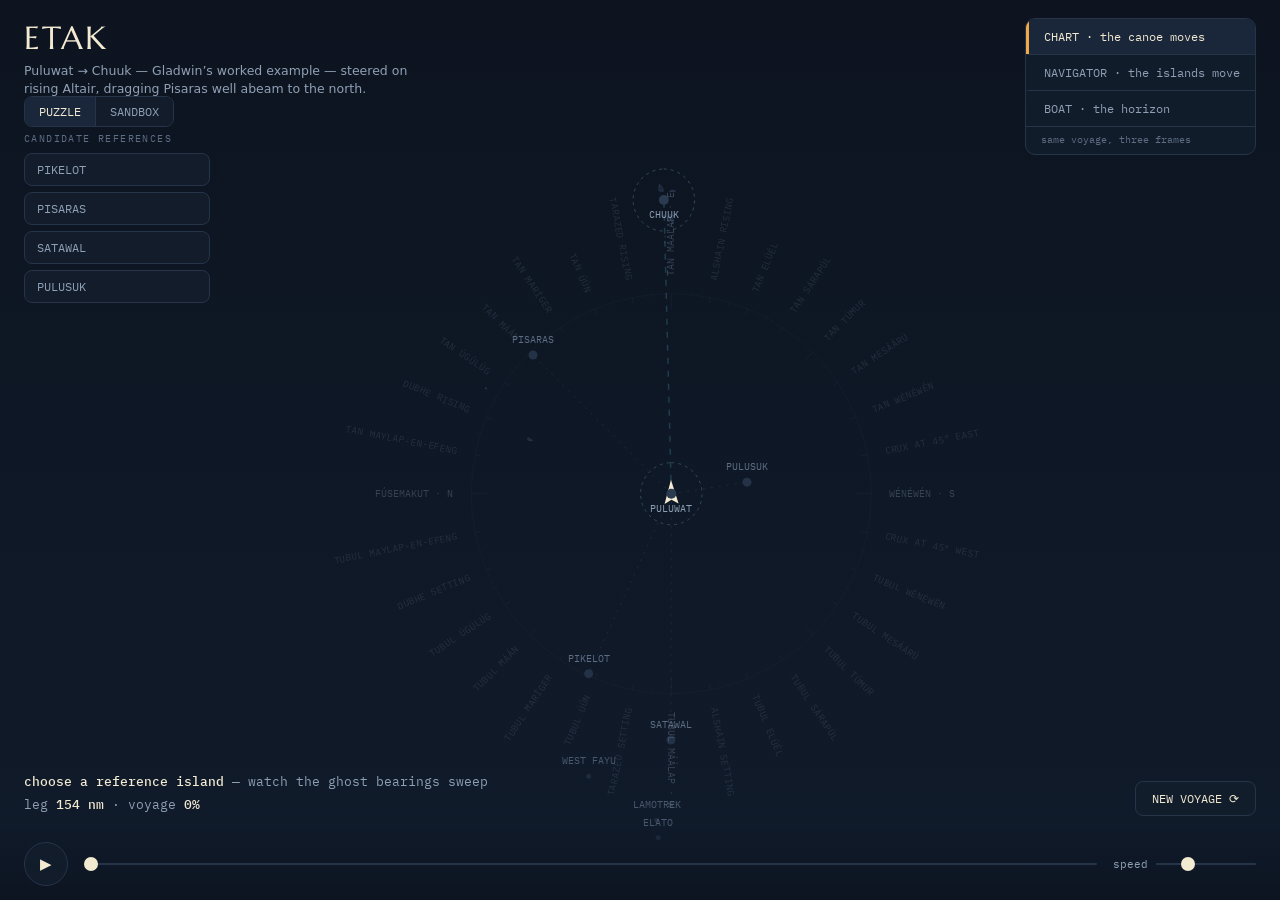
==== src/index.html @ 21b0bdef "Boat view: the horizon from the canoe as a discrete third frame drawBoatView renders what the naviga" ====
<!DOCTYPE html>
<html lang="en">
<head>
<meta charset="utf-8">
<meta name="viewport" content="width=device-width, initial-scale=1">
<title>Etak — reference-island puzzles</title>
<link rel="preconnect" href="https://fonts.googleapis.com">
<link href="https://fonts.googleapis.com/css2?family=Marcellus&family=IBM+Plex+Mono:wght@400;500&display=swap" rel="stylesheet">
<link rel="stylesheet" href="styles.css">
</head>
<body>
<canvas id="sea"></canvas>

<header>
  <h1>ETAK</h1>
  <div class="sub" id="sub">Choose the reference island whose bearing best divides the voyage into etaks.</div>
</header>

<div class="modeswitch" role="group" aria-label="Mode">
  <button id="mPuzzle" class="active">PUZZLE</button>
  <button id="mSandbox">SANDBOX</button>
</div>

<div class="frames" role="group" aria-label="Reference frame">
  <button id="fChart" class="active">CHART · the canoe moves</button>
  <button id="fEtak">NAVIGATOR · the islands move</button>
  <button id="fBoat">BOAT · the horizon</button>
  <div class="hint">same voyage, three frames</div>
</div>

<div class="chooser" id="chooser">
  <div class="ttl">candidate references</div>
</div>

<div class="score hidden" id="scorePanel">
  <div class="label">segmentation quality</div>
  <div class="big" id="scoreBig">—<span>/100</span></div>
  <div class="meter">
    <div class="row"><span>count</span><span id="cntVal"></span></div>
    <div class="track"><div class="fill" id="cntFill" style="width:0"></div></div>
  </div>
  <div class="meter">
    <div class="row"><span>evenness</span><span id="evnVal"></span></div>
    <div class="track"><div class="fill" id="evnFill" style="width:0"></div></div>
  </div>
  <div class="verdict" id="verdict"></div>
</div>

<div class="readout" id="readout"></div>
<button class="newbtn" id="newBtn">NEW VOYAGE ⟳</button>

<div class="bar">
  <button id="play" class="icon" aria-label="Play or pause">▶</button>
  <div class="scrubwrap">
    <div class="etakstrip" id="etakStrip"></div>
    <input id="scrub" type="range" min="0" max="1" step="0.0005" value="0" aria-label="Voyage progress">
  </div>
  <div class="speedwrap"><span>speed</span>
    <input id="speed" type="range" min="0.2" max="3" step="0.1" value="1" aria-label="Speed"></div>
</div>

<script src="core.js"></script>
<script src="map-data.js"></script>
<script src="passages.js"></script>
<script src="app.js"></script>
</body>
</html>
---- src/styles.css ----
:root{
  --night:#0d1420; --night-2:#101b2b;
  --starlight:#f3ead2; --amber:#f0a848; --teal:#5aa8aa;
  --sand:#c9b089; --faint:#8fa0b5;
  --panel:#131e2ecc; --line:#26344a;
  --good:#7fc99b; --bad:#d98a6a;
  --dim:#5d6d84;
  /* canvas-only tokens (read into the JS palette; keep these the single source) */
  --course:#285060; --tick:#3a4c66; --rose-ring:#33445e; --rose-minor:#4a5b76;
  --ghost:#243247; --island:#2a3a4f; --ref-fill:#4a3a22;
  --land:#1a2536; --coast:#33465f; --range:#2f4a58;
}
*{box-sizing:border-box;margin:0;padding:0}
html,body{height:100%}
body{background:var(--night);color:var(--starlight);
  font-family:system-ui,-apple-system,sans-serif;overflow:hidden}
canvas{display:block;position:fixed;inset:0;width:100vw;height:100vh}

header{position:fixed;top:0;left:0;right:0;padding:18px 24px 0;pointer-events:none;z-index:3}
h1{font-family:'Marcellus',serif;font-weight:400;font-size:clamp(20px,3.2vw,32px);letter-spacing:.06em}
.sub{color:var(--faint);font-size:12.5px;max-width:50ch;margin-top:4px;line-height:1.45}

/* mode toggle top-left under title handled inline; frame toggle top-right */
.frames{position:fixed;top:18px;right:24px;z-index:4;display:flex;flex-direction:column;
  border:1px solid var(--line);background:var(--panel);backdrop-filter:blur(6px);
  border-radius:10px;overflow:hidden}
.frames button{appearance:none;border:0;background:transparent;color:var(--faint);
  font-family:'IBM Plex Mono',monospace;font-size:12px;text-align:left;padding:10px 15px;
  cursor:pointer;border-left:3px solid transparent;transition:color .25s,border-color .25s,background .25s}
.frames button+button{border-top:1px solid var(--line)}
.frames button.active{color:var(--starlight);background:#1a273a;border-left-color:var(--amber)}
.frames button:focus-visible{outline:2px solid var(--amber);outline-offset:-2px}
.frames .hint{font-size:10px;color:#5d6d84;padding:6px 15px 8px;border-top:1px solid var(--line);
  font-family:'IBM Plex Mono',monospace}

/* score panel — puzzle mode signature */
.score{position:fixed;right:24px;top:132px;z-index:4;width:212px;
  border:1px solid var(--line);background:var(--panel);backdrop-filter:blur(6px);
  border-radius:10px;padding:14px 16px;font-family:'IBM Plex Mono',monospace;
  transition:opacity .3s;}
.score.hidden{opacity:0;pointer-events:none}
.score .big{font-size:38px;line-height:1;color:var(--starlight);font-weight:500}
.score .big span{font-size:15px;color:var(--faint)}
.score .label{font-size:10px;color:#5d6d84;letter-spacing:.14em;text-transform:uppercase;margin-bottom:7px}
.meter{margin-top:11px}
.meter .row{display:flex;justify-content:space-between;font-size:10.5px;color:var(--faint);margin-bottom:3px}
.meter .track{height:4px;background:#1c2839;border-radius:2px;overflow:hidden}
.meter .fill{height:100%;background:var(--teal);border-radius:2px;transition:width .3s,background .3s}
.score .verdict{margin-top:12px;font-size:11px;line-height:1.5;color:var(--faint);min-height:2.4em}

/* candidate chooser */
.chooser{position:fixed;left:24px;top:132px;z-index:4;
  display:flex;flex-direction:column;gap:6px;font-family:'IBM Plex Mono',monospace;
  transition:opacity .3s}
.chooser.hidden{opacity:0;pointer-events:none}
.chooser .ttl{font-size:10px;color:#5d6d84;letter-spacing:.14em;text-transform:uppercase;margin-bottom:2px}
.chooser button{appearance:none;text-align:left;border:1px solid var(--line);
  background:var(--panel);color:var(--faint);border-radius:8px;padding:8px 12px;
  font-family:inherit;font-size:12px;cursor:pointer;display:flex;justify-content:space-between;
  gap:14px;min-width:186px;transition:border-color .2s,color .2s,background .2s}
.chooser button:hover{border-color:var(--teal);color:var(--starlight)}
.chooser button.chosen{border-color:var(--amber);color:var(--starlight);background:#1a273a}
.chooser button .sc{color:#5d6d84}
.chooser button.chosen .sc{color:var(--amber)}
.chooser button:focus-visible{outline:2px solid var(--amber)}

.readout{position:fixed;left:24px;bottom:84px;z-index:3;font-family:'IBM Plex Mono',monospace;
  font-size:12.5px;line-height:1.85;color:var(--faint);pointer-events:none}
.readout b{color:var(--starlight);font-weight:500}
.readout .etakN{color:var(--amber)}

.bar{position:fixed;left:0;right:0;bottom:0;z-index:4;display:flex;align-items:center;gap:16px;
  padding:14px 24px;background:linear-gradient(to top,#0d1420f2,#0d142000)}
.bar button.icon{appearance:none;border:1px solid var(--line);background:var(--panel);
  color:var(--starlight);width:44px;height:44px;border-radius:50%;font-size:15px;cursor:pointer;flex:none;
  transition:border-color .2s}
.bar button.icon:hover{border-color:var(--amber)}
.bar button.icon:focus-visible{outline:2px solid var(--amber)}
.scrubwrap{position:relative;flex:1;display:flex;align-items:center}
#scrub{flex:1}
/* etak boundary ticks overlaid on the scrub track; 7px inset ≈ half the thumb width */
.etakstrip{position:absolute;left:7px;right:7px;top:50%;height:0;pointer-events:none}
.etakstrip i{position:absolute;top:-5px;width:1px;height:10px;background:var(--tick);transform:translateX(-50%)}
.etakstrip i.past{background:var(--amber)}
input[type=range]{-webkit-appearance:none;appearance:none;background:transparent;cursor:pointer}
input[type=range]::-webkit-slider-runnable-track{height:2px;background:var(--line);border-radius:1px}
input[type=range]::-webkit-slider-thumb{-webkit-appearance:none;appearance:none;width:14px;height:14px;
  border-radius:50%;background:var(--starlight);margin-top:-6px}
input[type=range]::-moz-range-track{height:2px;background:var(--line)}
input[type=range]::-moz-range-thumb{width:14px;height:14px;border-radius:50%;border:0;background:var(--starlight)}
.speedwrap{display:flex;align-items:center;gap:8px;flex:none;font-family:'IBM Plex Mono',monospace;
  font-size:11px;color:var(--faint)}
#speed{width:100px}

.modeswitch{position:fixed;left:24px;top:96px;z-index:4;display:flex;gap:0;
  border:1px solid var(--line);border-radius:8px;overflow:hidden;font-family:'IBM Plex Mono',monospace}
.modeswitch button{appearance:none;border:0;background:var(--panel);color:var(--faint);
  font-family:inherit;font-size:11.5px;padding:7px 14px;cursor:pointer;transition:color .2s,background .2s}
.modeswitch button+button{border-left:1px solid var(--line)}
.modeswitch button.active{background:#1a273a;color:var(--starlight)}
.modeswitch button:focus-visible{outline:2px solid var(--amber);outline-offset:-2px}

.newbtn{position:fixed;right:24px;bottom:84px;z-index:4;appearance:none;
  border:1px solid var(--line);background:var(--panel);color:var(--starlight);
  font-family:'IBM Plex Mono',monospace;font-size:12px;padding:9px 16px;border-radius:8px;cursor:pointer;
  transition:border-color .2s,opacity .3s}
.newbtn:hover{border-color:var(--amber)}
.newbtn.hidden{opacity:0;pointer-events:none}
.newbtn:focus-visible{outline:2px solid var(--amber)}

@media (max-width:900px){
  .sub{max-width:38ch}
  .score{top:auto;bottom:130px;width:160px}
  .chooser{top:auto;bottom:220px}
  .readout{bottom:78px;font-size:11px}
}
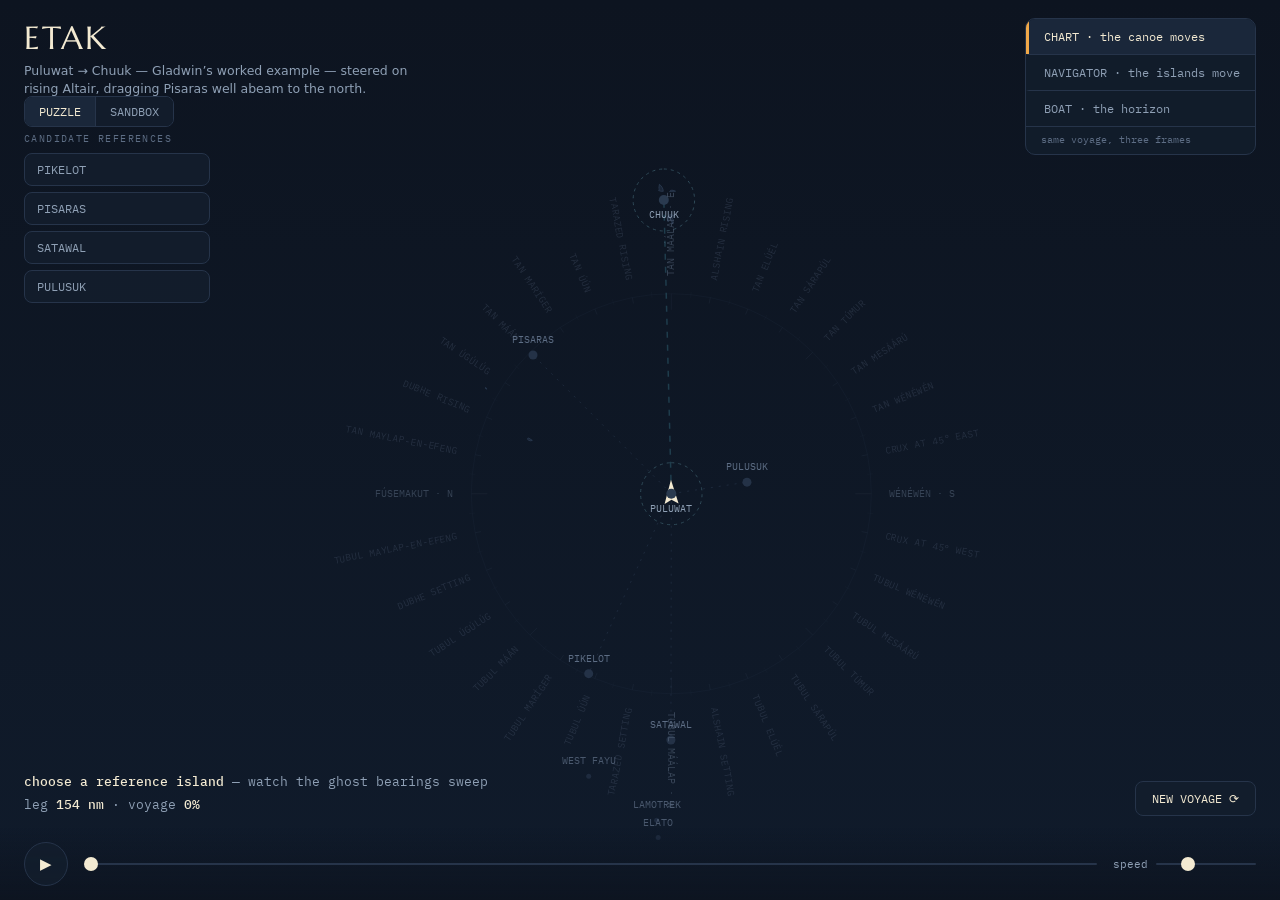
==== commit 16482245: "Fold the score panel into the chooser The fixed top-right segmentation-quality panel is gone; pickin" ====
--- a/src/index.html
+++ b/src/index.html
@@ -32,20 +32,6 @@
   <div class="ttl">candidate references</div>
 </div>
 
-<div class="score hidden" id="scorePanel">
-  <div class="label">segmentation quality</div>
-  <div class="big" id="scoreBig">—<span>/100</span></div>
-  <div class="meter">
-    <div class="row"><span>count</span><span id="cntVal"></span></div>
-    <div class="track"><div class="fill" id="cntFill" style="width:0"></div></div>
-  </div>
-  <div class="meter">
-    <div class="row"><span>evenness</span><span id="evnVal"></span></div>
-    <div class="track"><div class="fill" id="evnFill" style="width:0"></div></div>
-  </div>
-  <div class="verdict" id="verdict"></div>
-</div>
-
 <div class="readout" id="readout"></div>
 <button class="newbtn" id="newBtn">NEW VOYAGE ⟳</button>
 
--- a/src/styles.css
+++ b/src/styles.css
@@ -33,21 +33,6 @@
 .frames .hint{font-size:10px;color:#5d6d84;padding:6px 15px 8px;border-top:1px solid var(--line);
   font-family:'IBM Plex Mono',monospace}
 
-/* score panel — puzzle mode signature */
-.score{position:fixed;right:24px;top:132px;z-index:4;width:212px;
-  border:1px solid var(--line);background:var(--panel);backdrop-filter:blur(6px);
-  border-radius:10px;padding:14px 16px;font-family:'IBM Plex Mono',monospace;
-  transition:opacity .3s;}
-.score.hidden{opacity:0;pointer-events:none}
-.score .big{font-size:38px;line-height:1;color:var(--starlight);font-weight:500}
-.score .big span{font-size:15px;color:var(--faint)}
-.score .label{font-size:10px;color:#5d6d84;letter-spacing:.14em;text-transform:uppercase;margin-bottom:7px}
-.meter{margin-top:11px}
-.meter .row{display:flex;justify-content:space-between;font-size:10.5px;color:var(--faint);margin-bottom:3px}
-.meter .track{height:4px;background:#1c2839;border-radius:2px;overflow:hidden}
-.meter .fill{height:100%;background:var(--teal);border-radius:2px;transition:width .3s,background .3s}
-.score .verdict{margin-top:12px;font-size:11px;line-height:1.5;color:var(--faint);min-height:2.4em}
-
 /* candidate chooser */
 .chooser{position:fixed;left:24px;top:132px;z-index:4;
   display:flex;flex-direction:column;gap:6px;font-family:'IBM Plex Mono',monospace;
@@ -63,6 +48,10 @@
 .chooser button .sc{color:#5d6d84}
 .chooser button.chosen .sc{color:var(--amber)}
 .chooser button:focus-visible{outline:2px solid var(--amber)}
+.chooser .detail{margin:-2px 0 2px;padding:6px 12px 7px;max-width:186px;
+  font-size:10.5px;line-height:1.5;color:var(--faint);
+  border-left:2px solid var(--amber);background:var(--panel)}
+.chooser .detail b{color:var(--starlight);font-weight:500}
 
 .readout{position:fixed;left:24px;bottom:84px;z-index:3;font-family:'IBM Plex Mono',monospace;
   font-size:12.5px;line-height:1.85;color:var(--faint);pointer-events:none}
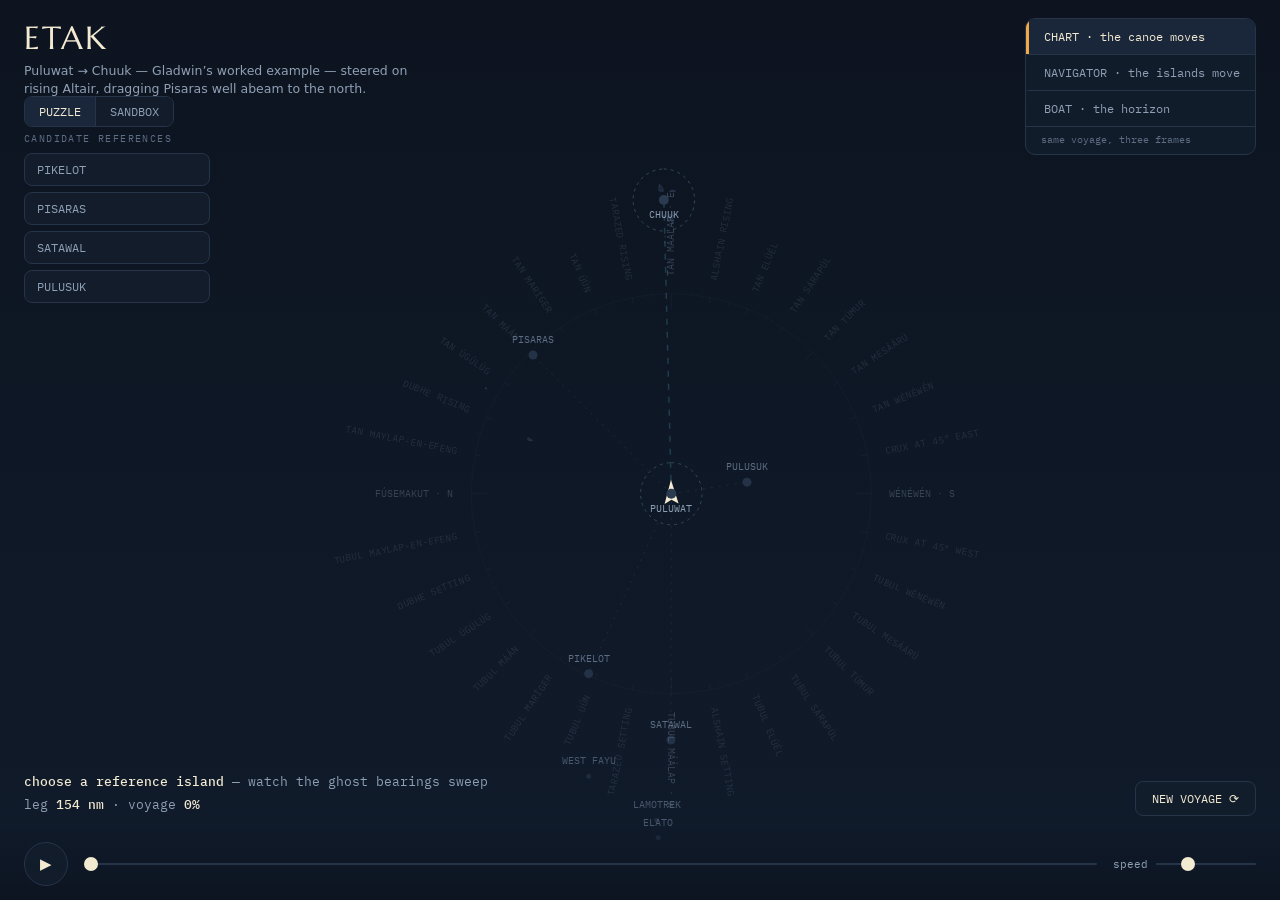
==== commit 6ea63f5d: "Real star map: the boat-view sky is the actual heavens, rotating under sail tools/build_stars.py gen" ====
--- a/src/index.html
+++ b/src/index.html
@@ -47,6 +47,7 @@
 
 <script src="core.js"></script>
 <script src="map-data.js"></script>
+<script src="stars.js"></script>
 <script src="passages.js"></script>
 <script src="app.js"></script>
 </body>
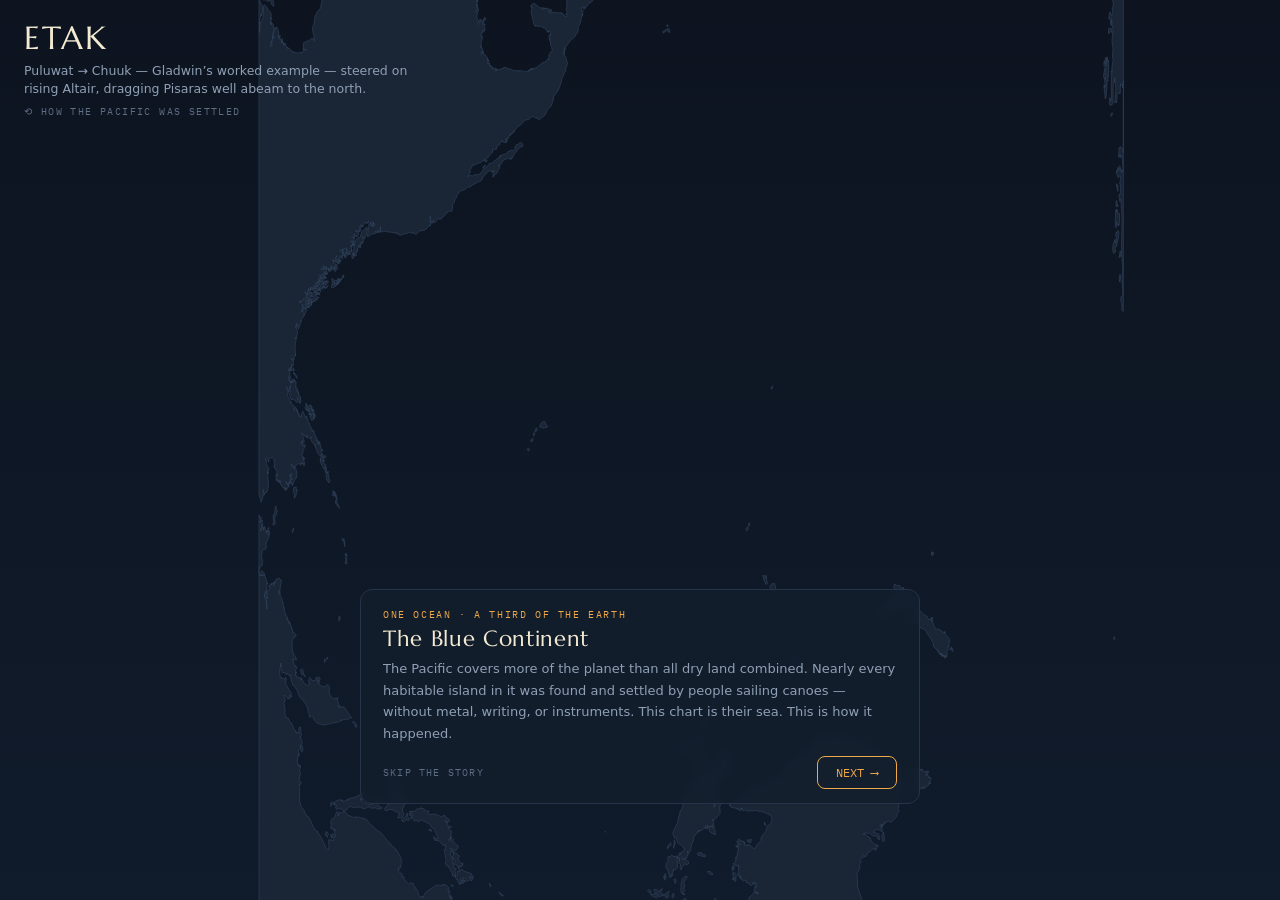
==== commit 6297163b: "Story mode: the settlement of the Pacific, six beats on the real chart ETAK_STORY (passages.js): cam" ====
--- a/src/index.html
+++ b/src/index.html
@@ -14,6 +14,7 @@
 <header>
   <h1>ETAK</h1>
   <div class="sub" id="sub">Choose the reference island whose bearing best divides the voyage into etaks.</div>
+  <button id="storyBtn" class="storylink">⟲ how the pacific was settled</button>
 </header>
 
 <div class="modeswitch" role="group" aria-label="Mode">
@@ -32,7 +33,21 @@
   <div class="ttl">candidate references</div>
 </div>
 
+<div class="storycard hidden" id="storyCard">
+  <div class="era" id="storyEra"></div>
+  <h2 id="storyTitle"></h2>
+  <p id="storyText"></p>
+  <div class="row">
+    <button id="storySkip">skip the story</button>
+    <button id="storyNext">NEXT ⟶</button>
+  </div>
+</div>
+
 <div class="readout" id="readout"></div>
+<div class="departwrap hidden" id="departWrap">
+  <label for="depart">departure utc</label>
+  <input id="depart" type="datetime-local" min="1900-01-01T00:00" max="2099-12-31T23:59">
+</div>
 <button class="newbtn" id="newBtn">NEW VOYAGE ⟳</button>
 
 <div class="bar">
--- a/src/styles.css
+++ b/src/styles.css
@@ -89,6 +89,42 @@
 .modeswitch button.active{background:#1a273a;color:var(--starlight)}
 .modeswitch button:focus-visible{outline:2px solid var(--amber);outline-offset:-2px}
 
+.storylink{appearance:none;background:none;border:0;padding:0;margin-top:7px;pointer-events:auto;
+  font-family:'IBM Plex Mono',monospace;font-size:10px;letter-spacing:.14em;text-transform:uppercase;
+  color:#5d6d84;cursor:pointer;transition:color .2s}
+.storylink:hover{color:var(--starlight)}
+.storylink:focus-visible{outline:2px solid var(--amber)}
+
+.storycard{position:fixed;left:50%;transform:translateX(-50%);bottom:96px;z-index:6;
+  width:min(560px,calc(100vw - 48px));padding:18px 22px 14px;border:1px solid var(--line);
+  border-radius:12px;background:var(--panel);backdrop-filter:blur(6px);transition:opacity .3s}
+.storycard.hidden{opacity:0;pointer-events:none}
+.storycard .era{font-family:'IBM Plex Mono',monospace;font-size:10px;letter-spacing:.16em;
+  text-transform:uppercase;color:var(--amber)}
+.storycard h2{font-family:'Marcellus',serif;font-weight:400;font-size:22px;margin:4px 0 6px;
+  color:var(--starlight);letter-spacing:.03em}
+.storycard p{font-size:13px;line-height:1.65;color:var(--faint);margin:0 0 12px}
+.storycard .row{display:flex;justify-content:space-between;align-items:center}
+.storycard .row button{appearance:none;font-family:'IBM Plex Mono',monospace;cursor:pointer;transition:border-color .2s,color .2s}
+#storySkip{background:none;border:0;padding:0;font-size:10px;letter-spacing:.12em;
+  text-transform:uppercase;color:#5d6d84}
+#storySkip:hover{color:var(--starlight)}
+#storyNext{border:1px solid var(--amber);background:none;color:var(--amber);
+  font-size:12px;padding:8px 18px;border-radius:8px}
+#storyNext:hover{background:#1a273a}
+#storyNext:focus-visible,#storySkip:focus-visible{outline:2px solid var(--amber)}
+
+.modeswitch.hidden,.frames.hidden,.bar.hidden,.readout.hidden{opacity:0;pointer-events:none}
+.modeswitch,.frames,.bar,.readout{transition:opacity .3s}
+
+.departwrap{position:fixed;right:24px;bottom:138px;z-index:4;display:flex;align-items:center;gap:8px;
+  font-family:'IBM Plex Mono',monospace;font-size:10px;color:#5d6d84;
+  letter-spacing:.14em;text-transform:uppercase;transition:opacity .3s}
+.departwrap.hidden{opacity:0;pointer-events:none}
+.departwrap input{border:1px solid var(--line);background:var(--panel);color:var(--starlight);
+  border-radius:8px;padding:6px 10px;font-family:inherit;font-size:12px;color-scheme:dark}
+.departwrap input:focus-visible{outline:2px solid var(--amber)}
+
 .newbtn{position:fixed;right:24px;bottom:84px;z-index:4;appearance:none;
   border:1px solid var(--line);background:var(--panel);color:var(--starlight);
   font-family:'IBM Plex Mono',monospace;font-size:12px;padding:9px 16px;border-radius:8px;cursor:pointer;
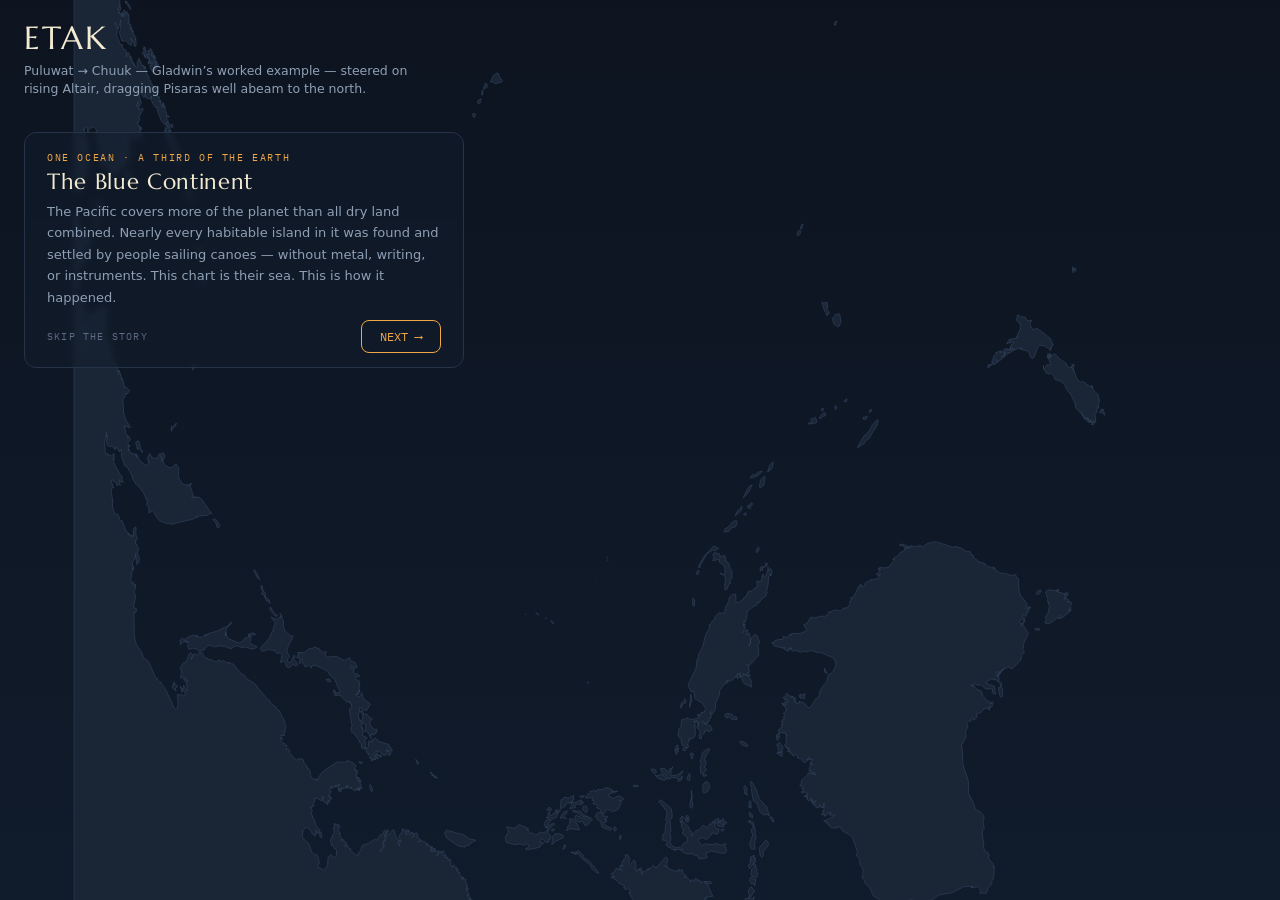
==== commit bf150cba: "Settlement tab: explorable settlement map with clickable landfalls Third mode next to PUZZLE/SANDBOX" ====
--- a/src/index.html
+++ b/src/index.html
@@ -20,6 +20,7 @@
 <div class="modeswitch" role="group" aria-label="Mode">
   <button id="mPuzzle" class="active">PUZZLE</button>
   <button id="mSandbox">SANDBOX</button>
+  <button id="mSettle">SETTLEMENT</button>
 </div>
 
 <div class="frames" role="group" aria-label="Reference frame">
@@ -31,6 +32,17 @@
 
 <div class="chooser" id="chooser">
   <div class="ttl">candidate references</div>
+</div>
+
+<div class="chooser hidden" id="eraList">
+  <div class="ttl">eras</div>
+</div>
+
+<div class="storycard settle hidden" id="settleCard">
+  <button class="close" id="settleClose" aria-label="Back to the era">✕</button>
+  <div class="era" id="settleEra"></div>
+  <h2 id="settleTitle"></h2>
+  <p id="settleText"></p>
 </div>
 
 <div class="storycard hidden" id="storyCard">
--- a/src/styles.css
+++ b/src/styles.css
@@ -2,7 +2,7 @@
   --night:#0d1420; --night-2:#101b2b;
   --starlight:#f3ead2; --amber:#f0a848; --teal:#5aa8aa;
   --sand:#c9b089; --faint:#8fa0b5;
-  --panel:#131e2ecc; --line:#26344a;
+  --panel:#131e2ecc; --panel-glass:#131e2e73; --line:#26344a;
   --good:#7fc99b; --bad:#d98a6a;
   --dim:#5d6d84;
   /* canvas-only tokens (read into the JS palette; keep these the single source) */
@@ -89,15 +89,16 @@
 .modeswitch button.active{background:#1a273a;color:var(--starlight)}
 .modeswitch button:focus-visible{outline:2px solid var(--amber);outline-offset:-2px}
 
-.storylink{appearance:none;background:none;border:0;padding:0;margin-top:7px;pointer-events:auto;
+.storylink{position:fixed;right:24px;top:174px;z-index:4;appearance:none;background:none;
+  border:0;padding:0;pointer-events:auto;text-align:right;
   font-family:'IBM Plex Mono',monospace;font-size:10px;letter-spacing:.14em;text-transform:uppercase;
   color:#5d6d84;cursor:pointer;transition:color .2s}
 .storylink:hover{color:var(--starlight)}
 .storylink:focus-visible{outline:2px solid var(--amber)}
 
-.storycard{position:fixed;left:50%;transform:translateX(-50%);bottom:96px;z-index:6;
-  width:min(560px,calc(100vw - 48px));padding:18px 22px 14px;border:1px solid var(--line);
-  border-radius:12px;background:var(--panel);backdrop-filter:blur(6px);transition:opacity .3s}
+.storycard{position:fixed;left:24px;top:132px;z-index:6;
+  width:min(440px,calc(100vw - 48px));padding:18px 22px 14px;border:1px solid var(--line);
+  border-radius:12px;background:var(--panel-glass);backdrop-filter:blur(3px);transition:opacity .3s}
 .storycard.hidden{opacity:0;pointer-events:none}
 .storycard .era{font-family:'IBM Plex Mono',monospace;font-size:10px;letter-spacing:.16em;
   text-transform:uppercase;color:var(--amber)}
@@ -114,7 +115,15 @@
 #storyNext:hover{background:#1a273a}
 #storyNext:focus-visible,#storySkip:focus-visible{outline:2px solid var(--amber)}
 
-.modeswitch.hidden,.frames.hidden,.bar.hidden,.readout.hidden{opacity:0;pointer-events:none}
+/* settlement mode: the era/place card sits bottom-left (bar + readout are hidden) */
+.storycard.settle{top:auto;bottom:24px;z-index:5}
+.storycard.settle p{margin-bottom:2px}
+.storycard .close{position:absolute;top:10px;right:12px;appearance:none;background:none;border:0;
+  padding:2px 4px;font-size:12px;color:#5d6d84;cursor:pointer;transition:color .2s}
+.storycard .close:hover{color:var(--starlight)}
+.storycard .close:focus-visible{outline:2px solid var(--amber)}
+
+.modeswitch.hidden,.frames.hidden,.bar.hidden,.readout.hidden,.storylink.hidden{opacity:0;pointer-events:none}
 .modeswitch,.frames,.bar,.readout{transition:opacity .3s}
 
 .departwrap{position:fixed;right:24px;bottom:138px;z-index:4;display:flex;align-items:center;gap:8px;
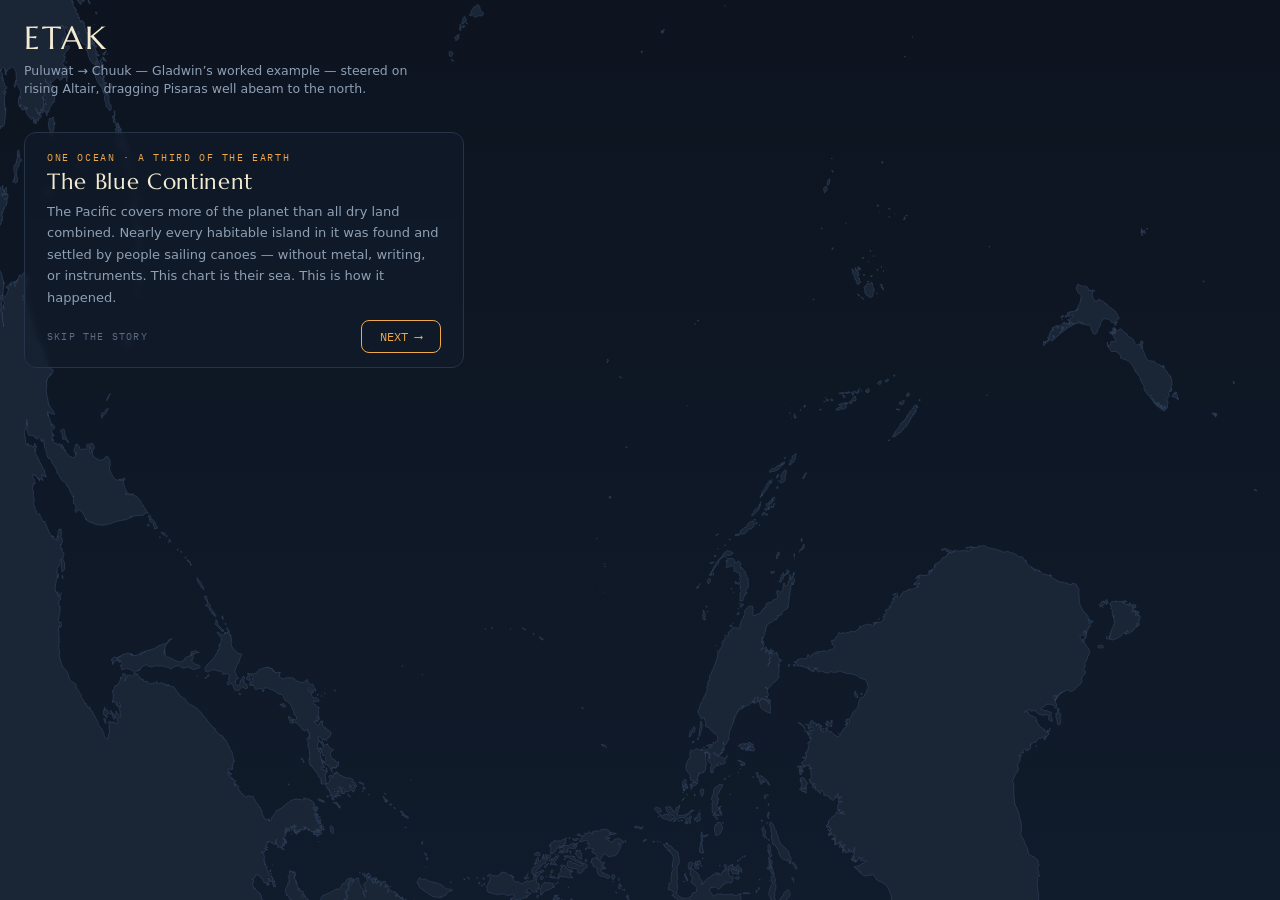
==== commit 95a27f29: "Settlement: year timeline replaces per-era arc animation The bottom bar (play/scrub/speed) now serve" ====
--- a/src/index.html
+++ b/src/index.html
@@ -64,6 +64,7 @@
 
 <div class="bar">
   <button id="play" class="icon" aria-label="Play or pause">▶</button>
+  <div class="year hidden" id="yearLabel"></div>
   <div class="scrubwrap">
     <div class="etakstrip" id="etakStrip"></div>
     <input id="scrub" type="range" min="0" max="1" step="0.0005" value="0" aria-label="Voyage progress">
--- a/src/styles.css
+++ b/src/styles.css
@@ -80,6 +80,11 @@
 .speedwrap{display:flex;align-items:center;gap:8px;flex:none;font-family:'IBM Plex Mono',monospace;
   font-size:11px;color:var(--faint)}
 #speed{width:100px}
+/* settlement timeline: the bar becomes a time slider */
+.bar .year{flex:none;min-width:86px;text-align:center;font-family:'IBM Plex Mono',monospace;
+  font-size:12px;color:var(--starlight)}
+.bar .year.hidden{display:none}
+.etakstrip.hidden{display:none}
 
 .modeswitch{position:fixed;left:24px;top:96px;z-index:4;display:flex;gap:0;
   border:1px solid var(--line);border-radius:8px;overflow:hidden;font-family:'IBM Plex Mono',monospace}
@@ -115,8 +120,8 @@
 #storyNext:hover{background:#1a273a}
 #storyNext:focus-visible,#storySkip:focus-visible{outline:2px solid var(--amber)}
 
-/* settlement mode: the era/place card sits bottom-left (bar + readout are hidden) */
-.storycard.settle{top:auto;bottom:24px;z-index:5}
+/* settlement mode: the era/place card sits bottom-left, above the timeline bar */
+.storycard.settle{top:auto;bottom:84px;z-index:5}
 .storycard.settle p{margin-bottom:2px}
 .storycard .close{position:absolute;top:10px;right:12px;appearance:none;background:none;border:0;
   padding:2px 4px;font-size:12px;color:#5d6d84;cursor:pointer;transition:color .2s}
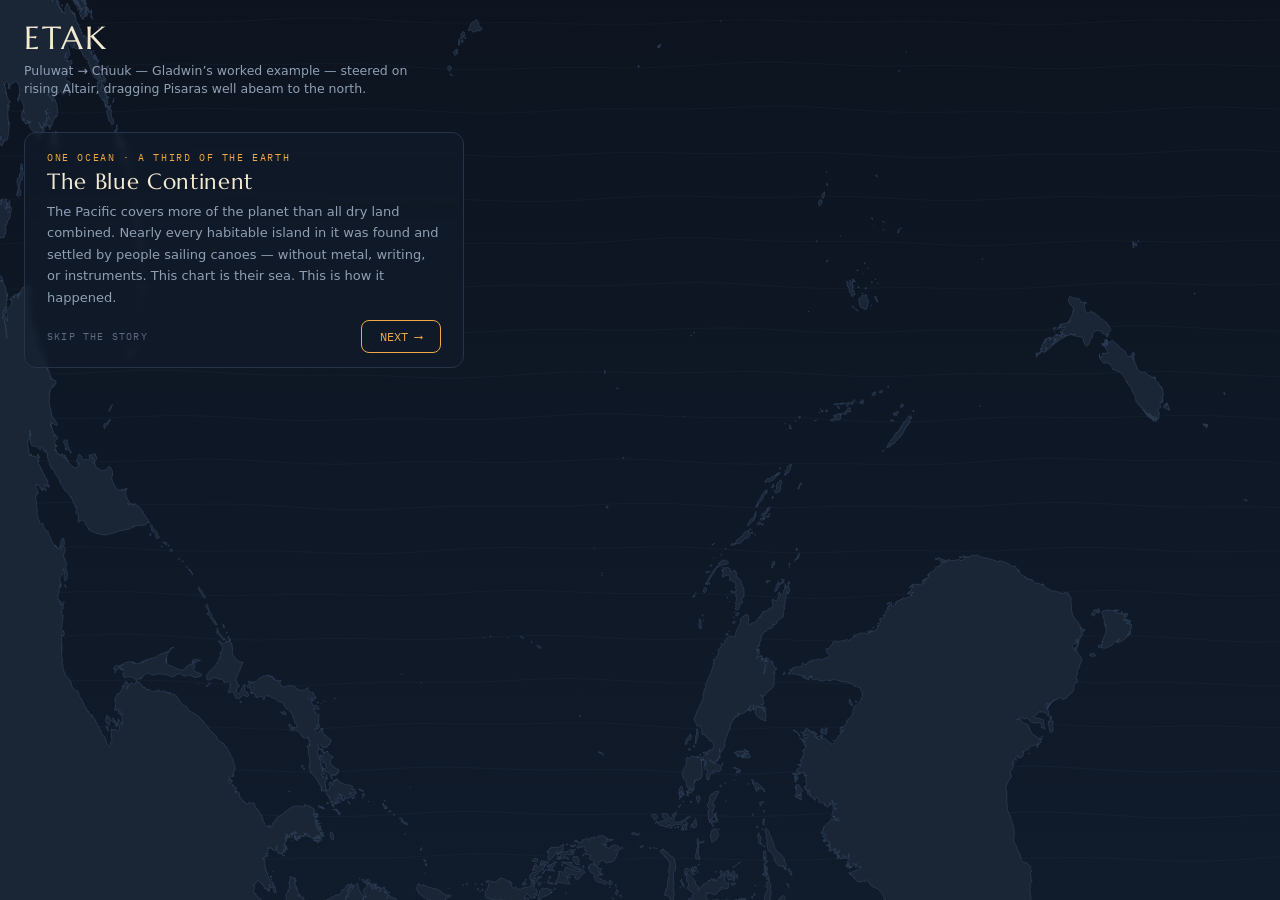
==== commit d8ec1f6d: "Boat view: compass stars are clickable — card with names, position, rise/set, houses" ====
--- a/src/index.html
+++ b/src/index.html
@@ -45,6 +45,13 @@
   <p id="settleText"></p>
 </div>
 
+<div class="storycard star hidden" id="starCard">
+  <button class="close" id="starClose" aria-label="Close">✕</button>
+  <div class="era" id="starEra"></div>
+  <h2 id="starTitle"></h2>
+  <p id="starText"></p>
+</div>
+
 <div class="storycard hidden" id="storyCard">
   <div class="era" id="storyEra"></div>
   <h2 id="storyTitle"></h2>
--- a/src/styles.css
+++ b/src/styles.css
@@ -8,7 +8,7 @@
   /* canvas-only tokens (read into the JS palette; keep these the single source) */
   --course:#285060; --tick:#3a4c66; --rose-ring:#33445e; --rose-minor:#4a5b76;
   --ghost:#243247; --island:#2a3a4f; --ref-fill:#4a3a22;
-  --land:#1a2536; --coast:#33465f; --range:#2f4a58;
+  --land:#1a2536; --coast:#33465f; --range:#2f4a58; --wave:#7e96b6;
 }
 *{box-sizing:border-box;margin:0;padding:0}
 html,body{height:100%}
@@ -122,6 +122,8 @@
 
 /* settlement mode: the era/place card sits bottom-left, above the timeline bar */
 .storycard.settle{top:auto;bottom:84px;z-index:5}
+.storycard.star{left:auto;right:24px;top:auto;bottom:180px;width:min(320px,calc(100vw - 48px));z-index:5}
+.storycard.star p{margin-bottom:2px}
 .storycard.settle p{margin-bottom:2px}
 .storycard .close{position:absolute;top:10px;right:12px;appearance:none;background:none;border:0;
   padding:2px 4px;font-size:12px;color:#5d6d84;cursor:pointer;transition:color .2s}
